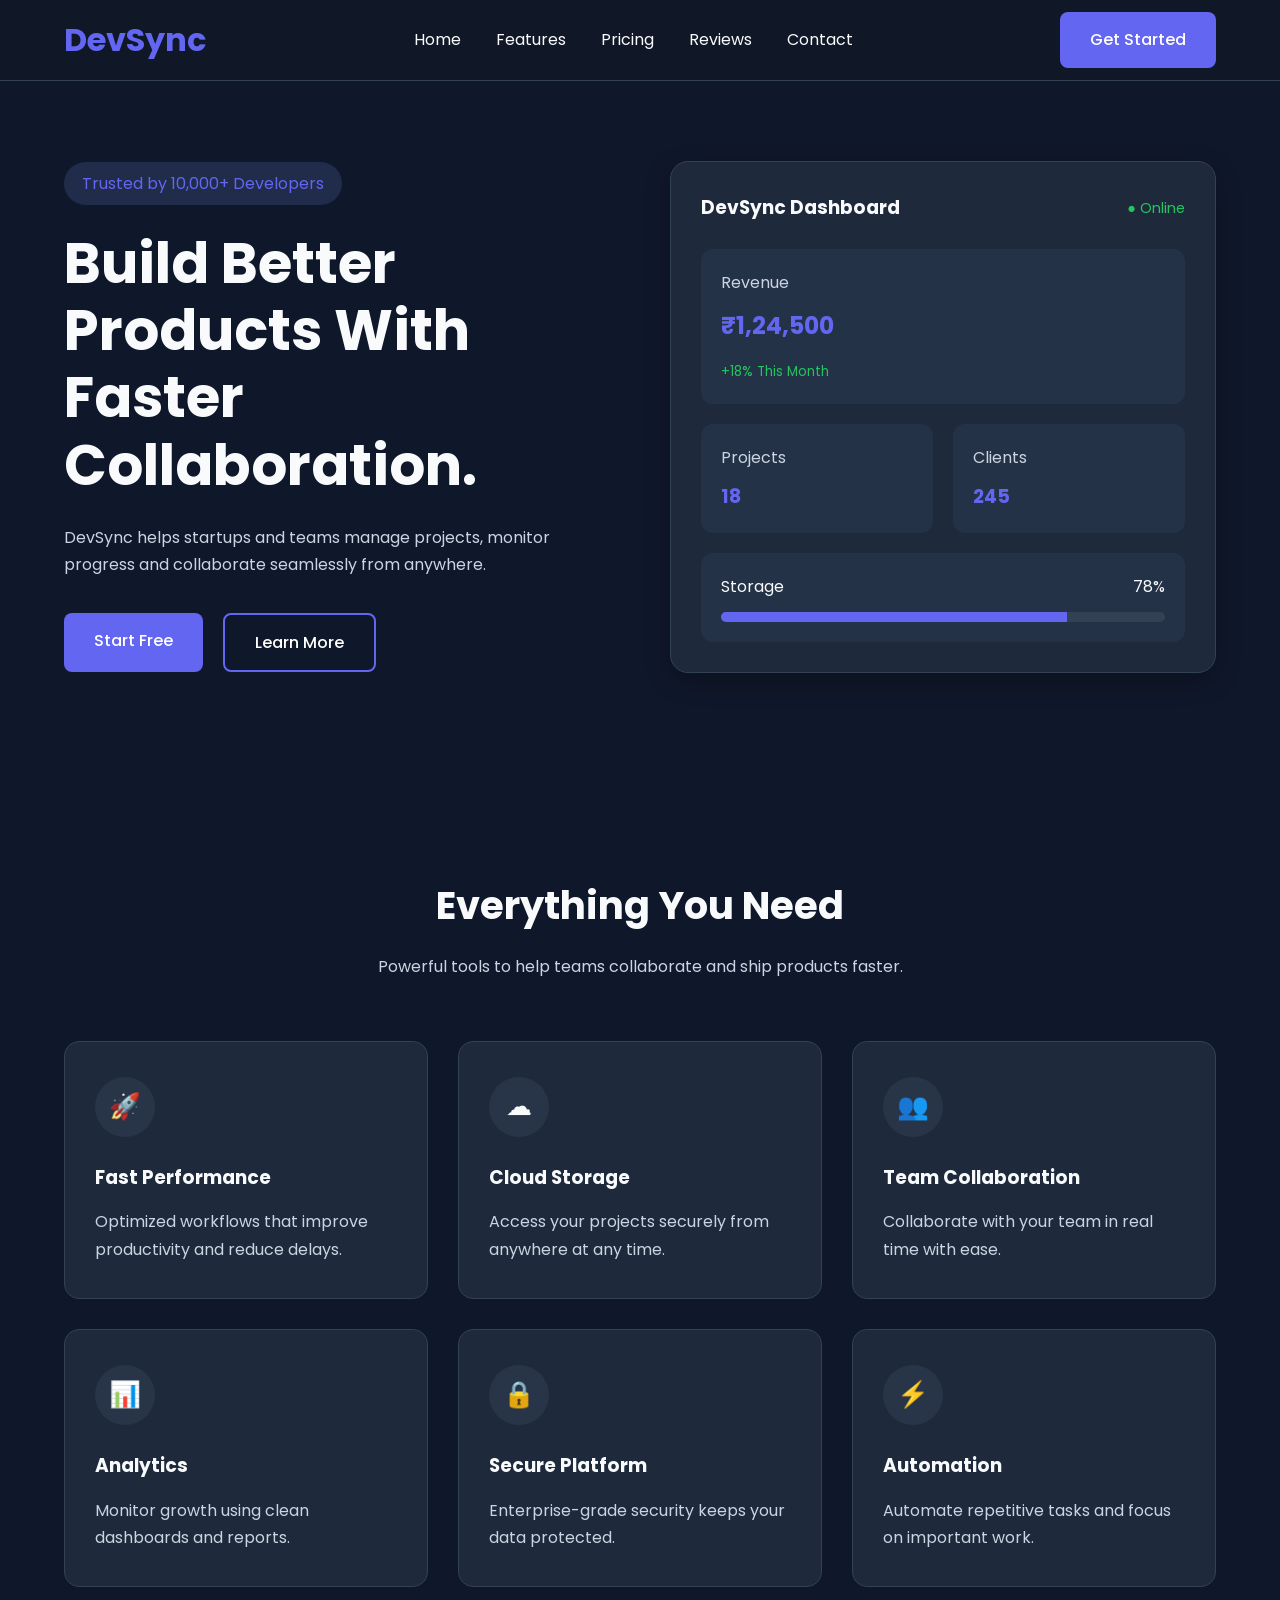
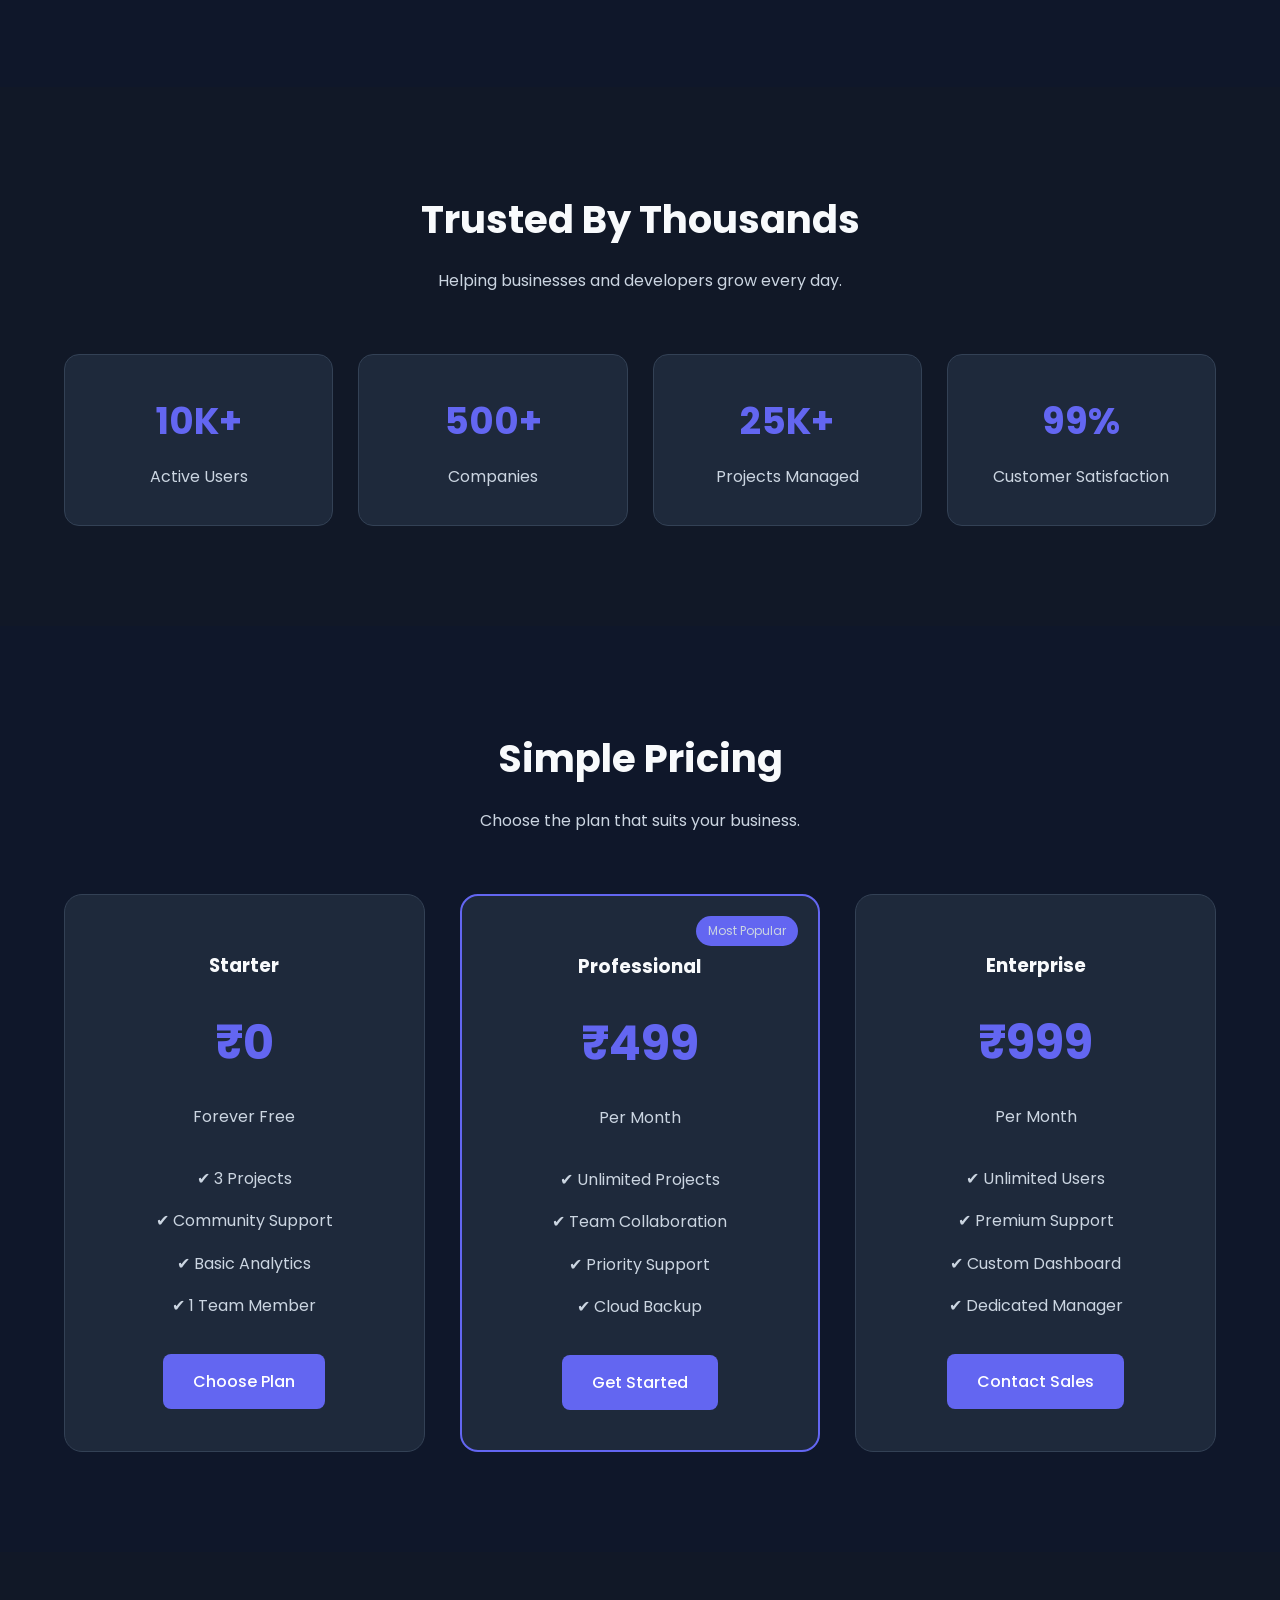
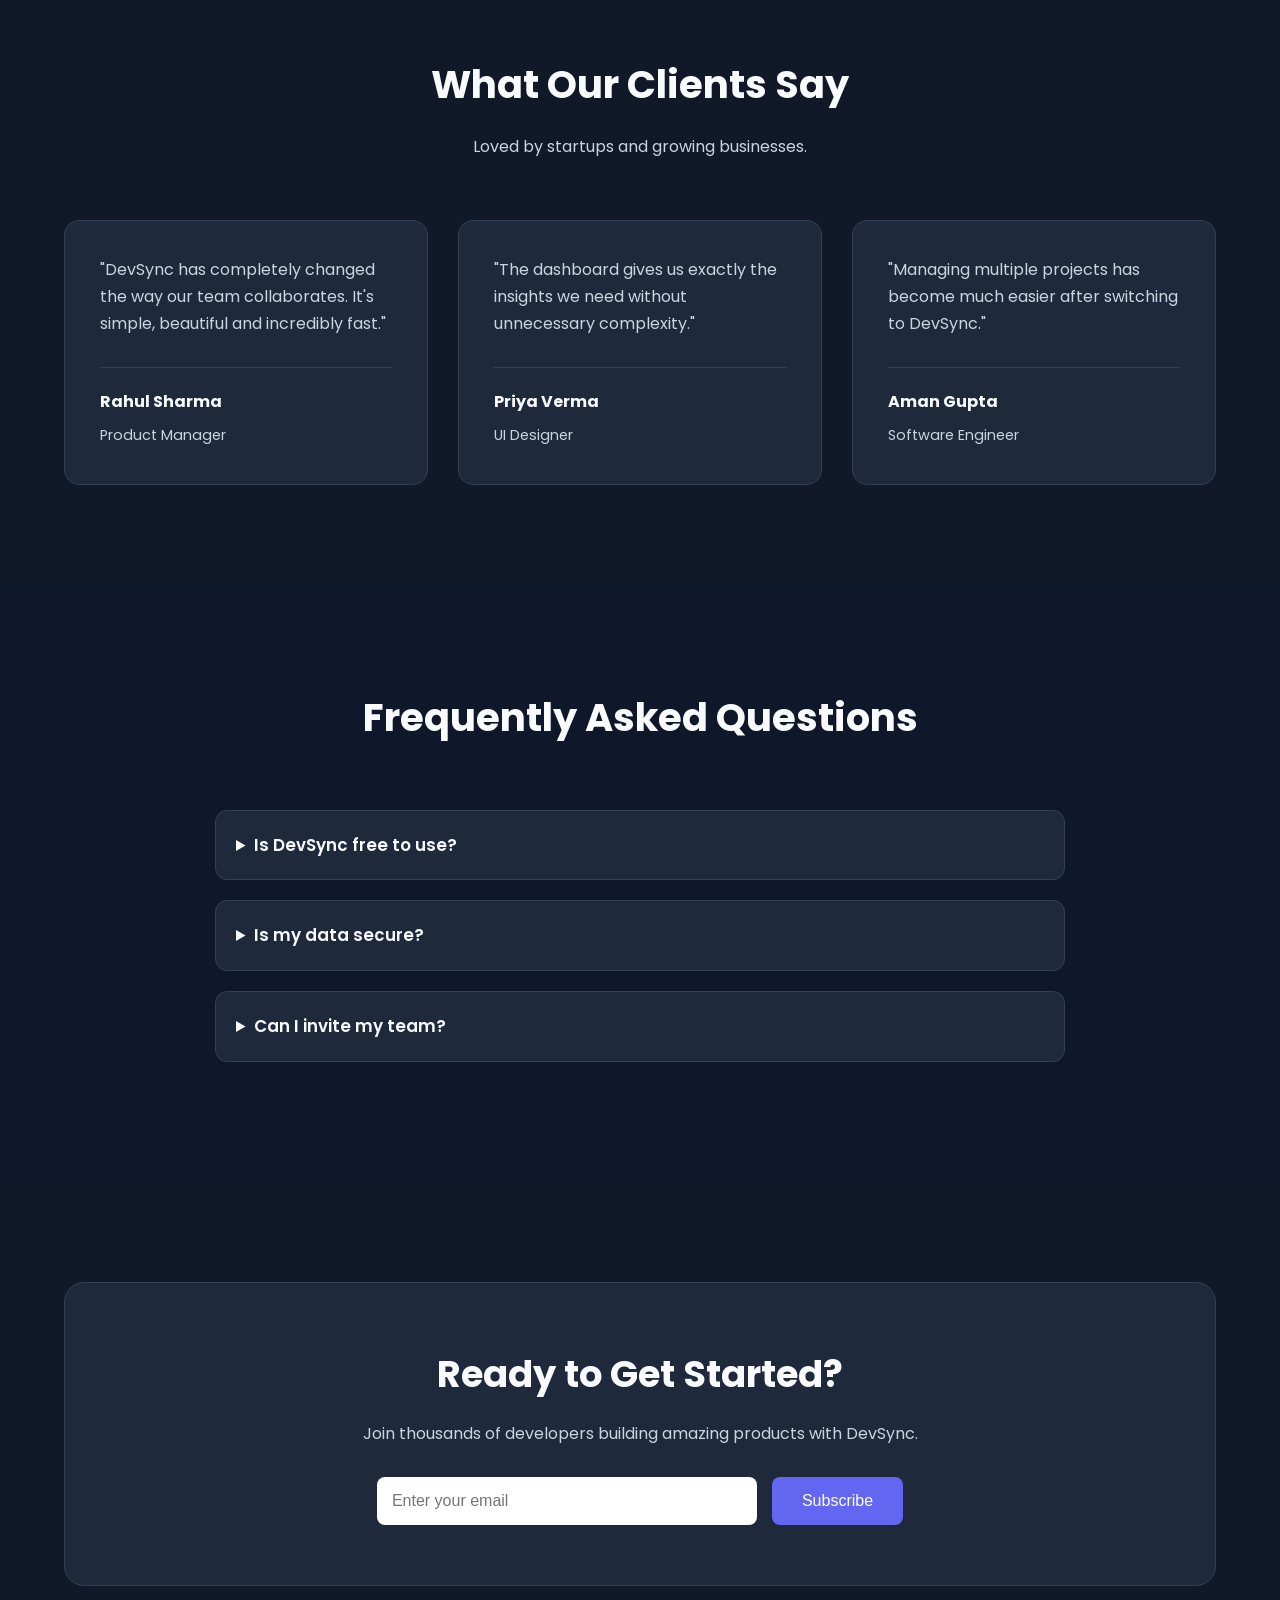
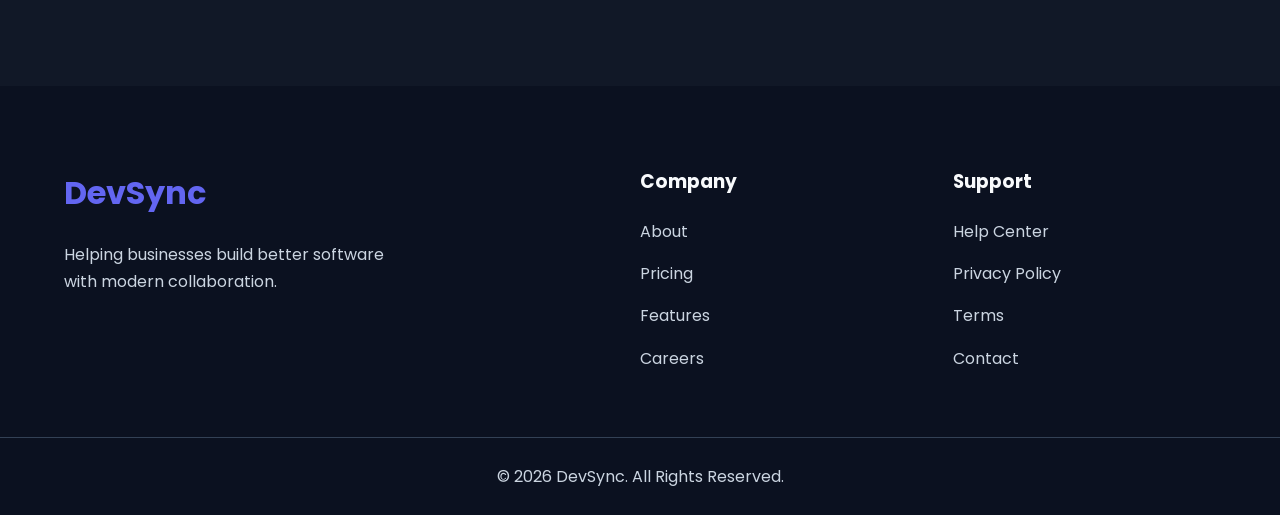
==== Project-2(Responsive web layout)/index.html @ 7ad5e4ef "Project 2 Done" ====
<!DOCTYPE html>
<html lang="en">

<head>

    <meta charset="UTF-8">

    <meta name="viewport" content="width=device-width, initial-scale=1.0">

    <title>DevSync | Modern SaaS</title>

    <link rel="preconnect" href="https://fonts.googleapis.com">
    <link rel="preconnect" href="https://fonts.gstatic.com" crossorigin>
    <link href="https://fonts.googleapis.com/css2?family=Poppins:wght@300;400;500;600;700&display=swap"
        rel="stylesheet">
    <link rel="stylesheet" href="style.css">

</head>

<body>
    <header>

        <div class="container navbar">

            <div class="logo">
                DevSync
            </div>

            <input type="checkbox" id="menu-toggle">

            <label for="menu-toggle" class="hamburger">

                <span class="open-icon">
                    &#9776;
                </span>

                <span class="close-icon">
                    &times;
                </span>

            </label>

            <nav>

                <ul class="nav-links">

                    <li><a href="#">Home</a></li>

                    <li><a href="#features">Features</a></li>

                    <li><a href="#pricing">Pricing</a></li>

                    <li><a href="#reviews">Reviews</a></li>

                    <li><a href="#contact">Contact</a></li>

                </ul>

            </nav>

            <a href="#" class="btn">
                Get Started
            </a>
        </div>
    </header>

    <section class="hero">

        <div class="container hero-container">

            <div class="hero-content">

                <span class="badge">

                    Trusted by 10,000+ Developers

                </span>

                <h1>

                    Build Better Products
                    With Faster Collaboration.

                </h1>

                <p>

                    DevSync helps startups and teams manage projects,
                    monitor progress and collaborate seamlessly
                    from anywhere.

                </p>

                <div class="hero-buttons">

                    <a href="#" class="btn">

                        Start Free

                    </a>

                    <a href="#features" class="outline-btn">

                        Learn More

                    </a>

                </div>

            </div>

            <!-- Dashboard -->

            <div class="hero-dashboard">

                <div class="dashboard">

                    <div class="dashboard-header">

                        <h3>

                            DevSync Dashboard

                        </h3>

                        <span>

                            ● Online

                        </span>

                    </div>

                    <div class="dashboard-card">

                        <h4>

                            Revenue

                        </h4>

                        <h2>

                            ₹1,24,500

                        </h2>

                        <small>

                            +18% This Month

                        </small>

                    </div>

                    <div class="dashboard-row">

                        <div class="small-card">

                            <h4>

                                Projects

                            </h4>

                            <h3>

                                18

                            </h3>

                        </div>

                        <div class="small-card">

                            <h4>

                                Clients

                            </h4>

                            <h3>

                                245

                            </h3>

                        </div>

                    </div>

                    <div class="progress-card">

                        <div class="progress-title">

                            <span>

                                Storage

                            </span>

                            <span>

                                78%

                            </span>

                        </div>

                        <div class="progress">

                            <div class="progress-fill">

                            </div>

                        </div>

                    </div>

                </div>

            </div>

        </div>

    </section>


    <section id="features" class="features">

        <div class="container">

            <div class="section-heading">

                <h2>

                    Everything You Need

                </h2>

                <p>

                    Powerful tools to help teams
                    collaborate and ship products faster.

                </p>

            </div>

            <div class="feature-grid">

                <!-- Card 1 -->

                <article class="feature-card">

                    <div class="icon"> 🚀 </div>

                    <h3>

                        Fast Performance

                    </h3>

                    <p>

                        Optimized workflows that improve
                        productivity and reduce delays.

                    </p>

                </article>

                <!-- Card 2 -->

                <article class="feature-card">

                    <div class="icon">

                        ☁

                    </div>

                    <h3>

                        Cloud Storage

                    </h3>

                    <p>

                        Access your projects securely
                        from anywhere at any time.

                    </p>

                </article>

                <!-- Card 3 -->

                <article class="feature-card">

                    <div class="icon"> 👥 </div>

                    <h3>

                        Team Collaboration

                    </h3>

                    <p>

                        Collaborate with your team
                        in real time with ease.

                    </p>

                </article>

                <!-- Card 4 -->

                <article class="feature-card">

                    <div class="icon">📊</div>

                    <h3>

                        Analytics

                    </h3>

                    <p>

                        Monitor growth using
                        clean dashboards and reports.

                    </p>

                </article>

                <!-- Card 5 -->

                <article class="feature-card">

                    <div class="icon">🔒</div>

                    <h3>

                        Secure Platform

                    </h3>

                    <p>

                        Enterprise-grade security
                        keeps your data protected.

                    </p>

                </article>

                <!-- Card 6 -->

                <article class="feature-card">

                    <div class="icon">⚡</div>

                    <h3>

                        Automation

                    </h3>

                    <p>

                        Automate repetitive tasks
                        and focus on important work.

                    </p>

                </article>

            </div>

        </div>

    </section>

    <section class="stats">

        <div class="container">

            <div class="section-heading">

                <h2>
                    Trusted By Thousands
                </h2>

                <p>
                    Helping businesses and developers grow every day.
                </p>

            </div>

            <div class="stats-grid">

                <div class="stat-card">

                    <h2>10K+</h2>

                    <p>Active Users</p>

                </div>

                <div class="stat-card">

                    <h2>500+</h2>

                    <p>Companies</p>

                </div>

                <div class="stat-card">

                    <h2>25K+</h2>

                    <p>Projects Managed</p>

                </div>

                <div class="stat-card">

                    <h2>99%</h2>

                    <p>Customer Satisfaction</p>

                </div>

            </div>

        </div>

    </section>

    <section id="pricing" class="pricing">

        <div class="container">

            <div class="section-heading">

                <h2>

                    Simple Pricing

                </h2>

                <p>

                    Choose the plan that suits your business.

                </p>

            </div>

            <div class="pricing-grid">

                <!-- BASIC -->

                <div class="pricing-card">

                    <h3>

                        Starter

                    </h3>

                    <h1> ₹0 </h1>

                    <span>

                        Forever Free

                    </span>

                    <ul>

                        <li>✔ 3 Projects</li>

                        <li>✔ Community Support</li>

                        <li>✔ Basic Analytics</li>

                        <li>✔ 1 Team Member</li>

                    </ul>

                    <a href="#" class="btn">

                        Choose Plan

                    </a>

                </div>

                <!-- PRO -->

                <div class="pricing-card active-plan">

                    <span class="popular">

                        Most Popular

                    </span>

                    <h3>

                        Professional

                    </h3>

                    <h1>

                        ₹499

                    </h1>

                    <span>

                        Per Month

                    </span>

                    <ul>

                        <li>✔ Unlimited Projects</li>

                        <li>✔ Team Collaboration</li>

                        <li>✔ Priority Support</li>

                        <li>✔ Cloud Backup</li>

                    </ul>

                    <a href="#" class="btn">

                        Get Started

                    </a>

                </div>

                <!-- ENTERPRISE -->

                <div class="pricing-card">

                    <h3>

                        Enterprise

                    </h3>

                    <h1>

                        ₹999

                    </h1>

                    <span>

                        Per Month

                    </span>

                    <ul>

                        <li>✔ Unlimited Users</li>

                        <li>✔ Premium Support</li>

                        <li>✔ Custom Dashboard</li>

                        <li>✔ Dedicated Manager</li>

                    </ul>

                    <a href="#" class="btn">

                        Contact Sales

                    </a>

                </div>

            </div>

        </div>

    </section>


    <section id="reviews" class="testimonials">

        <div class="container">

            <div class="section-heading">

                <h2>

                    What Our Clients Say

                </h2>

                <p>

                    Loved by startups and growing businesses.

                </p>

            </div>

            <div class="testimonial-grid">

                <div class="testimonial-card">

                    <p>

                        "DevSync has completely changed the way
                        our team collaborates. It's simple,
                        beautiful and incredibly fast."

                    </p>

                    <div class="user">

                        <h4>

                            Rahul Sharma

                        </h4>

                        <span>

                            Product Manager

                        </span>

                    </div>

                </div>

                <div class="testimonial-card">

                    <p>

                        "The dashboard gives us exactly the
                        insights we need without unnecessary
                        complexity."

                    </p>

                    <div class="user">

                        <h4>

                            Priya Verma

                        </h4>

                        <span>

                            UI Designer

                        </span>

                    </div>

                </div>

                <div class="testimonial-card">

                    <p>

                        "Managing multiple projects has become
                        much easier after switching to DevSync."

                    </p>

                    <div class="user">

                        <h4>

                            Aman Gupta

                        </h4>

                        <span>

                            Software Engineer

                        </span>

                    </div>

                </div>

            </div>

        </div>

    </section>

    <section class="faq">

        <div class="container">

            <div class="section-heading">

                <h2>

                    Frequently Asked Questions

                </h2>

            </div>

            <div class="faq-container">

                <details>

                    <summary>

                        Is DevSync free to use?

                    </summary>

                    <p>

                        Yes. You can start using the free plan
                        and upgrade whenever your business grows.

                    </p>

                </details>

                <details>

                    <summary>

                        Is my data secure?

                    </summary>

                    <p>

                        Absolutely. Security is one of our
                        highest priorities.

                    </p>

                </details>

                <details>

                    <summary>

                        Can I invite my team?

                    </summary>

                    <p>

                        Yes. Team collaboration is available
                        in Professional and Enterprise plans.

                    </p>

                </details>

            </div>

        </div>

    </section>

    <section class="newsletter">

        <div class="container newsletter-box">

            <h2>

                Ready to Get Started?

            </h2>

            <p>

                Join thousands of developers building
                amazing products with DevSync.

            </p>

            <form>

                <input type="email" placeholder="Enter your email">

                <button>

                    Subscribe

                </button>

            </form>

        </div>

    </section>

    <footer id="contact">

        <div class="container footer-grid">

            <div>

                <h2 class="logo">

                    DevSync

                </h2>

                <p>

                    Helping businesses build better
                    software with modern collaboration.

                </p>

            </div>

            <div>

                <h3>

                    Company

                </h3>

                <ul>

                    <li><a href="#">About</a></li>

                    <li><a href="#">Pricing</a></li>

                    <li><a href="#">Features</a></li>

                    <li><a href="#">Careers</a></li>

                </ul>

            </div>

            <div>

                <h3>

                    Support

                </h3>

                <ul>

                    <li><a href="#">Help Center</a></li>

                    <li><a href="#">Privacy Policy</a></li>

                    <li><a href="#">Terms</a></li>

                    <li><a href="#">Contact</a></li>

                </ul>

            </div>

        </div>

        <div class="copyright">

            <p>

                © 2026 DevSync. All Rights Reserved.

            </p>

        </div>

    </footer>

</body>

</html>
---- Project-2(Responsive web layout)/style.css ----
/* ============================================================
   DEVSYNC LANDING PAGE — STYLE.CSS (refactored)
   ============================================================ */

@import url('https://fonts.googleapis.com/css2?family=Poppins:wght@300;400;500;600;700&display=swap');

/* ---------- Variables ---------- */
:root {
    --primary: #6366F1;
    --primary-hover: #4F46E5;

    --background: #0F172A;
    --section: #111827;
    --card: #1E293B;
    --card-alt: #243247;
    --icon-bg: #283548;
    --footer-bg: #0B1120;

    --text: #F8FAFC;
    --paragraph: #CBD5E1;
    --border: #334155;
    --success: #22C55E;

    --shadow: 0 8px 25px rgba(0, 0, 0, .25);
    --radius-sm: 8px;
    --radius-md: 12px;
    --radius-lg: 15px;
    --radius-xl: 18px;
}

/* ---------- Reset ---------- */
* {
    margin: 0;
    padding: 0;
    box-sizing: border-box;
}

html {
    scroll-behavior: smooth;
}

body {
    font-family: 'Poppins', sans-serif;
    background: var(--background);
    color: var(--text);
    line-height: 1.7;
}

img {
    width: 100%;
    display: block;
}

a {
    text-decoration: none;
}

ul {
    list-style: none;
}

button {
    cursor: pointer;
    border: none;
}

/* ---------- Reusable ---------- */
.container {
    width: 90%;
    max-width: 1200px;
    margin: auto;
}

section {
    padding: 100px 0;
}

.section-heading {
    text-align: center;
    margin-bottom: 60px;
}

.section-heading h2 {
    font-size: 2.4rem;
    margin-bottom: 15px;
}

.section-heading p {
    color: var(--paragraph);
    max-width: 650px;
    margin: auto;
}

.btn,
.outline-btn {
    display: inline-block;
    padding: 14px 30px;
    border-radius: var(--radius-sm);
    font-weight: 500;
    color: white;
    transition: .3s;
}

.btn {
    background: var(--primary);
}

.btn:hover {
    background: var(--primary-hover);
}

.outline-btn {
    border: 2px solid var(--primary);
}

.outline-btn:hover {
    background: var(--primary);
}

/* ---------- Header ---------- */
header {
    width: 100%;
    background: rgba(17, 24, 39, .95);
    position: sticky;
    top: 0;
    z-index: 999;
    border-bottom: 1px solid var(--border);
}

.navbar {
    display: flex;
    justify-content: space-between;
    align-items: center;
    min-height: 80px;
}

.logo {
    font-size: 2rem;
    font-weight: 700;
    color: var(--primary);
}

.nav-links {
    display: flex;
    gap: 35px;
}

.nav-links a {
    color: var(--text);
    transition: .3s;
}

.nav-links a:hover {
    color: var(--primary);
}

/* Hamburger (mobile nav toggle) */
#menu-toggle {
    display: none;
}

.hamburger {
    display: none;
    font-size: 2rem;
    cursor: pointer;
    color: white;
}

.open-icon,
.close-icon {
    display: none;
}

/* ---------- Hero ---------- */
.hero {
    padding-top: 80px;
}

.hero-container {
    display: flex;
    justify-content: space-between;
    align-items: center;
    gap: 60px;
}

.hero-content {
    flex: 1;
}

.badge {
    display: inline-block;
    padding: 8px 18px;
    background: #202C4A;
    color: var(--primary);
    border-radius: 50px;
    margin-bottom: 25px;
}

.hero-content h1 {
    font-size: 3.5rem;
    line-height: 1.2;
    margin-bottom: 25px;
}

.hero-content p {
    color: var(--paragraph);
    max-width: 520px;
    margin-bottom: 35px;
}

.hero-buttons {
    display: flex;
    gap: 20px;
}

/* ---------- Dashboard (hero visual) ---------- */
.hero-dashboard {
    flex: 1;
}

.dashboard {
    background: var(--card);
    border: 1px solid var(--border);
    border-radius: var(--radius-xl);
    padding: 30px;
    box-shadow: var(--shadow);
}

.dashboard-header {
    display: flex;
    justify-content: space-between;
    align-items: center;
    margin-bottom: 25px;
}

.dashboard-header span {
    color: var(--success);
    font-size: .9rem;
}

.dashboard-card,
.small-card,
.progress-card {
    background: var(--card-alt);
    padding: 20px;
    border-radius: var(--radius-md);
}

.dashboard-card {
    margin-bottom: 20px;
}

.dashboard-card h4,
.small-card h4 {
    color: var(--paragraph);
    font-weight: 400;
}

.dashboard-card h2 {
    margin: 10px 0;
    color: var(--primary);
}

.dashboard-card small {
    color: var(--success);
}

.dashboard-row {
    display: grid;
    grid-template-columns: repeat(2, 1fr);
    gap: 20px;
    margin-bottom: 20px;
}

.small-card h4 {
    margin-bottom: 10px;
}

.small-card h3 {
    color: var(--primary);
}

.progress-title {
    display: flex;
    justify-content: space-between;
    margin-bottom: 12px;
}

.progress {
    width: 100%;
    height: 10px;
    background: var(--border);
    border-radius: 20px;
    overflow: hidden;
}

.progress-fill {
    width: 78%;
    height: 100%;
    background: var(--primary);
}

/* ---------- Companies ---------- */
.companies {
    background: var(--section);
}

.companies h2 {
    text-align: center;
    margin-bottom: 40px;
}

.company-grid {
    display: grid;
    grid-template-columns: repeat(5, 1fr);
    gap: 20px;
}

.company {
    background: var(--card);
    padding: 20px;
    border-radius: 10px;
    text-align: center;
    font-weight: 600;
    border: 1px solid var(--border);
    transition: .3s;
}

.company:hover {
    transform: translateY(-5px);
    border-color: var(--primary);
}

/* ---------- Features ---------- */
.features {
    background: var(--background);
}

.feature-grid {
    display: grid;
    grid-template-columns: repeat(3, 1fr);
    gap: 30px;
}

.feature-card {
    background: var(--card);
    padding: 35px 30px;
    border-radius: var(--radius-lg);
    border: 1px solid var(--border);
    transition: .3s;
}

.feature-card:hover {
    transform: translateY(-8px);
    border-color: var(--primary);
}

.icon {
    width: 60px;
    height: 60px;
    display: flex;
    justify-content: center;
    align-items: center;
    background: var(--icon-bg);
    border-radius: 50%;
    font-size: 1.6rem;
    margin-bottom: 25px;
}

.feature-card h3 {
    margin-bottom: 15px;
}

.feature-card p {
    color: var(--paragraph);
}

/* ---------- Statistics ---------- */
.stats {
    background: var(--section);
}

.stats-grid {
    display: grid;
    grid-template-columns: repeat(4, 1fr);
    gap: 25px;
}

.stat-card {
    background: var(--card);
    text-align: center;
    padding: 35px;
    border-radius: var(--radius-lg);
    border: 1px solid var(--border);
}

.stat-card h2 {
    color: var(--primary);
    font-size: 2.3rem;
    margin-bottom: 10px;
}

.stat-card p {
    color: var(--paragraph);
}

/* ---------- Pricing ---------- */
.pricing {
    background: var(--background);
}

.pricing-grid {
    display: grid;
    grid-template-columns: repeat(3, 1fr);
    gap: 35px;
}

.pricing-card {
    position: relative;
    background: var(--card);
    border: 1px solid var(--border);
    border-radius: var(--radius-xl);
    padding: 40px 30px;
    text-align: center;
    transition: .3s;
}

.pricing-card:hover {
    transform: translateY(-10px);
}

.active-plan {
    border: 2px solid var(--primary);
}

.popular {
    position: absolute;
    top: 20px;
    right: 20px;
    background: var(--primary);
    color: white;
    padding: 5px 12px;
    border-radius: 30px;
    font-size: .75rem;
}

.pricing-card h3 {
    margin-top: 15px;
}

.pricing-card h1 {
    font-size: 3rem;
    margin: 20px 0;
    color: var(--primary);
}

.pricing-card span {
    color: var(--paragraph);
}

.pricing-card ul {
    margin: 35px 0;
}

.pricing-card li {
    margin: 15px 0;
    color: var(--paragraph);
}

/* ---------- Testimonials ---------- */
.testimonials {
    background: var(--section);
}

.testimonial-grid {
    display: grid;
    grid-template-columns: repeat(3, 1fr);
    gap: 30px;
}

.testimonial-card {
    background: var(--card);
    padding: 35px;
    border-radius: var(--radius-lg);
    border: 1px solid var(--border);
}

.testimonial-card p {
    color: var(--paragraph);
    margin-bottom: 30px;
}

.user {
    border-top: 1px solid var(--border);
    padding-top: 20px;
}

.user h4 {
    margin-bottom: 6px;
}

.user span {
    color: var(--paragraph);
    font-size: .9rem;
}

/* ---------- FAQ ---------- */
.faq {
    background: var(--background);
}

.faq-container {
    max-width: 850px;
    margin: auto;
}

details {
    background: var(--card);
    border: 1px solid var(--border);
    border-radius: var(--radius-md);
    margin-bottom: 20px;
    padding: 20px;
}

summary {
    cursor: pointer;
    font-weight: 600;
    font-size: 1.05rem;
}

details p {
    margin-top: 15px;
    color: var(--paragraph);
}

/* ---------- Newsletter ---------- */
.newsletter {
    background: var(--section);
}

.newsletter-box {
    text-align: center;
    background: var(--card);
    border: 1px solid var(--border);
    border-radius: 20px;
    padding: 60px;
}

.newsletter-box h2 {
    font-size: 2.3rem;
    margin-bottom: 15px;
}

.newsletter-box p {
    color: var(--paragraph);
    margin-bottom: 30px;
}

.newsletter-box form {
    display: flex;
    justify-content: center;
    gap: 15px;
}

.newsletter-box input {
    width: 380px;
    padding: 15px;
    border: none;
    outline: none;
    border-radius: var(--radius-sm);
    font-size: 1rem;
}

.newsletter-box button {
    padding: 15px 30px;
    border-radius: var(--radius-sm);
    background: var(--primary);
    color: white;
    font-size: 1rem;
    transition: .3s;
}

.newsletter-box button:hover {
    background: var(--primary-hover);
}

/* ---------- Footer ---------- */
footer {
    background: var(--footer-bg);
    padding-top: 80px;
}

.footer-grid {
    display: grid;
    grid-template-columns: 2fr 1fr 1fr;
    gap: 50px;
    padding-bottom: 50px;
}

.footer-grid p {
    color: var(--paragraph);
    margin-top: 20px;
    max-width: 320px;
}

.footer-grid h3 {
    margin-bottom: 20px;
}

.footer-grid li {
    margin-bottom: 15px;
}

.footer-grid a {
    color: var(--paragraph);
    transition: .3s;
}

.footer-grid a:hover {
    color: var(--primary);
}

.copyright {
    border-top: 1px solid var(--border);
    text-align: center;
    padding: 25px;
}

.copyright p {
    color: var(--paragraph);
}

/* ============================================================
   RESPONSIVE
   ============================================================ */

/* ---- Large laptop (<=1200px) ---- */
@media (max-width: 1200px) {
    .container {
        width: 92%;
    }

    .hero-content h1 {
        font-size: 3rem;
    }

    .hero-container {
        gap: 40px;
    }

    .dashboard {
        padding: 25px;
    }

    .company-grid,
    .feature-grid {
        grid-template-columns: repeat(3, 1fr);
    }

    .stats-grid {
        grid-template-columns: repeat(2, 1fr);
    }

    .pricing-grid {
        gap: 25px;
    }

    .footer-grid {
        gap: 30px;
    }
}

/* ---- Laptop (<=992px) ---- */
@media (max-width: 992px) {
    .hero-container {
        flex-direction: column;
        text-align: center;
    }

    .hero-content p {
        max-width: 700px;
        margin: 0 auto 35px;
    }

    .hero-buttons {
        justify-content: center;
        flex-wrap: wrap;
    }

    .hero-dashboard {
        width: 100%;
        max-width: 650px;
    }

    .feature-grid,
    .pricing-grid,
    .testimonial-grid,
    .footer-grid {
        grid-template-columns: repeat(2, 1fr);
    }

    .newsletter-box {
        padding: 50px 35px;
    }
}

/* ---- Tablet (<=840px) ---- */
@media (max-width: 840px) {

    /* Navbar */
    .hamburger {
        display: block;
        font-size: 2rem;
        z-index: 1001;
    }

    .open-icon {
        display: block;
    }

    #menu-toggle:checked+.hamburger .open-icon {
        display: none;
    }

    #menu-toggle:checked+.hamburger .close-icon {
        display: block;
    }

    nav {
        position: absolute;
        top: 80px;
        left: 0;
        width: 100%;
        background: var(--section);
        border-top: 1px solid var(--border);
        max-height: 0;
        overflow: hidden;
        transition: .4s;
    }

    #menu-toggle:checked~nav {
        max-height: 500px;
    }

    .nav-links {
        flex-direction: column;
        align-items: center;
        padding: 30px 0;
        gap: 25px;
    }

    .navbar .btn {
        display: none;
    }

    /* Hero */
    .hero {
        padding-top: 50px;
    }

    .hero-content {
        text-align: center;
    }

    .hero-content h1 {
        font-size: 2.6rem;
    }

    .hero-buttons {
        justify-content: center;
    }

    .hero-dashboard {
        margin-top: 40px;
    }

    /* Grids */
    .company-grid {
        grid-template-columns: repeat(2, 1fr);
    }

    .feature-grid,
    .pricing-grid,
    .testimonial-grid,
    .footer-grid {
        grid-template-columns: 1fr;
    }

    .stats-grid {
        grid-template-columns: repeat(2, 1fr);
    }

    .footer-grid {
        text-align: center;
    }

    .footer-grid p {
        margin: auto;
    }

    .newsletter-box form {
        flex-direction: column;
        align-items: center;
    }

    .newsletter-box input {
        width: 100%;
        max-width: 500px;
    }
}

/* ---- Mobile large (<=576px) ---- */
@media (max-width: 576px) {
    section {
        padding: 70px 0;
    }

    .container {
        width: 94%;
    }

    /* Navigation */
    .logo {
        font-size: 1.6rem;
    }

    nav {
        top: 75px;
    }

    .nav-links {
        gap: 18px;
        padding: 25px 0;
    }

    .nav-links a {
        font-size: 1rem;
    }

    /* Hero */
    .hero {
        padding-top: 40px;
    }

    .hero-content h1 {
        font-size: 2.2rem;
    }

    .hero-content p {
        font-size: .95rem;
    }

    .hero-buttons {
        flex-direction: column;
        align-items: center;
    }

    .hero-buttons .btn,
    .hero-buttons .outline-btn {
        width: 220px;
        text-align: center;
    }

    /* Dashboard */
    .dashboard {
        padding: 22px;
    }

    .dashboard-header {
        flex-direction: column;
        gap: 12px;
        text-align: center;
    }

    .dashboard-row {
        grid-template-columns: 1fr;
    }

    .dashboard-card h2 {
        font-size: 2rem;
    }

    .small-card {
        text-align: center;
    }

    /* Companies */
    .company-grid {
        grid-template-columns: 1fr;
    }

    .company {
        padding: 18px;
    }

    /* Features */
    .section-heading h2 {
        font-size: 2rem;
    }

    .feature-card {
        padding: 28px;
    }

    /* Stats */
    .stats-grid {
        grid-template-columns: 1fr;
    }

    .stat-card {
        padding: 30px;
    }

    /* Pricing */
    .pricing-card {
        padding: 35px 25px;
    }

    .pricing-card h1 {
        font-size: 2.5rem;
    }

    .popular {
        position: static;
        display: inline-block;
        margin-bottom: 15px;
    }

    /* Testimonials */
    .testimonial-card {
        padding: 28px;
    }

    /* FAQ */
    summary {
        font-size: 1rem;
    }

    /* Newsletter */
    .newsletter-box {
        padding: 40px 25px;
    }

    .newsletter-box h2 {
        font-size: 2rem;
    }

    .newsletter-box form {
        gap: 15px;
    }

    .newsletter-box input,
    .newsletter-box button {
        width: 100%;
    }

    /* Footer */
    .footer-grid {
        gap: 35px;
    }

    .footer-grid ul {
        padding: 0;
    }

    .footer-grid li {
        margin-bottom: 10px;
    }
}

/* ---- Small phones (<=400px) ---- */
@media (max-width: 400px) {
    .logo {
        font-size: 1.4rem;
    }

    .hamburger {
        font-size: 1.8rem;
    }

    .hero-content h1 {
        font-size: 1.8rem;
    }

    .badge {
        font-size: .8rem;
    }

    .section-heading h2 {
        font-size: 1.7rem;
    }

    .dashboard {
        padding: 18px;
    }

    .dashboard-card h2 {
        font-size: 1.7rem;
    }

    .small-card h3 {
        font-size: 1.4rem;
    }

    .stat-card h2 {
        font-size: 2rem;
    }

    .pricing-card h1 {
        font-size: 2.2rem;
    }

    .newsletter-box h2 {
        font-size: 1.7rem;
    }

    .footer {
        text-align: center;
    }
}

/* ---- Extra small (<=320px) ---- */
@media (max-width: 320px) {
    .hero-content h1 {
        font-size: 1.6rem;
    }

    .hero-buttons .btn,
    .hero-buttons .outline-btn {
        width: 100%;
    }

    .dashboard,
    .dashboard-card,
    .small-card,
    .progress-card {
        padding: 15px;
    }

    .newsletter-box {
        padding: 25px 15px;
    }

    .footer-grid {
        gap: 25px;
    }
}
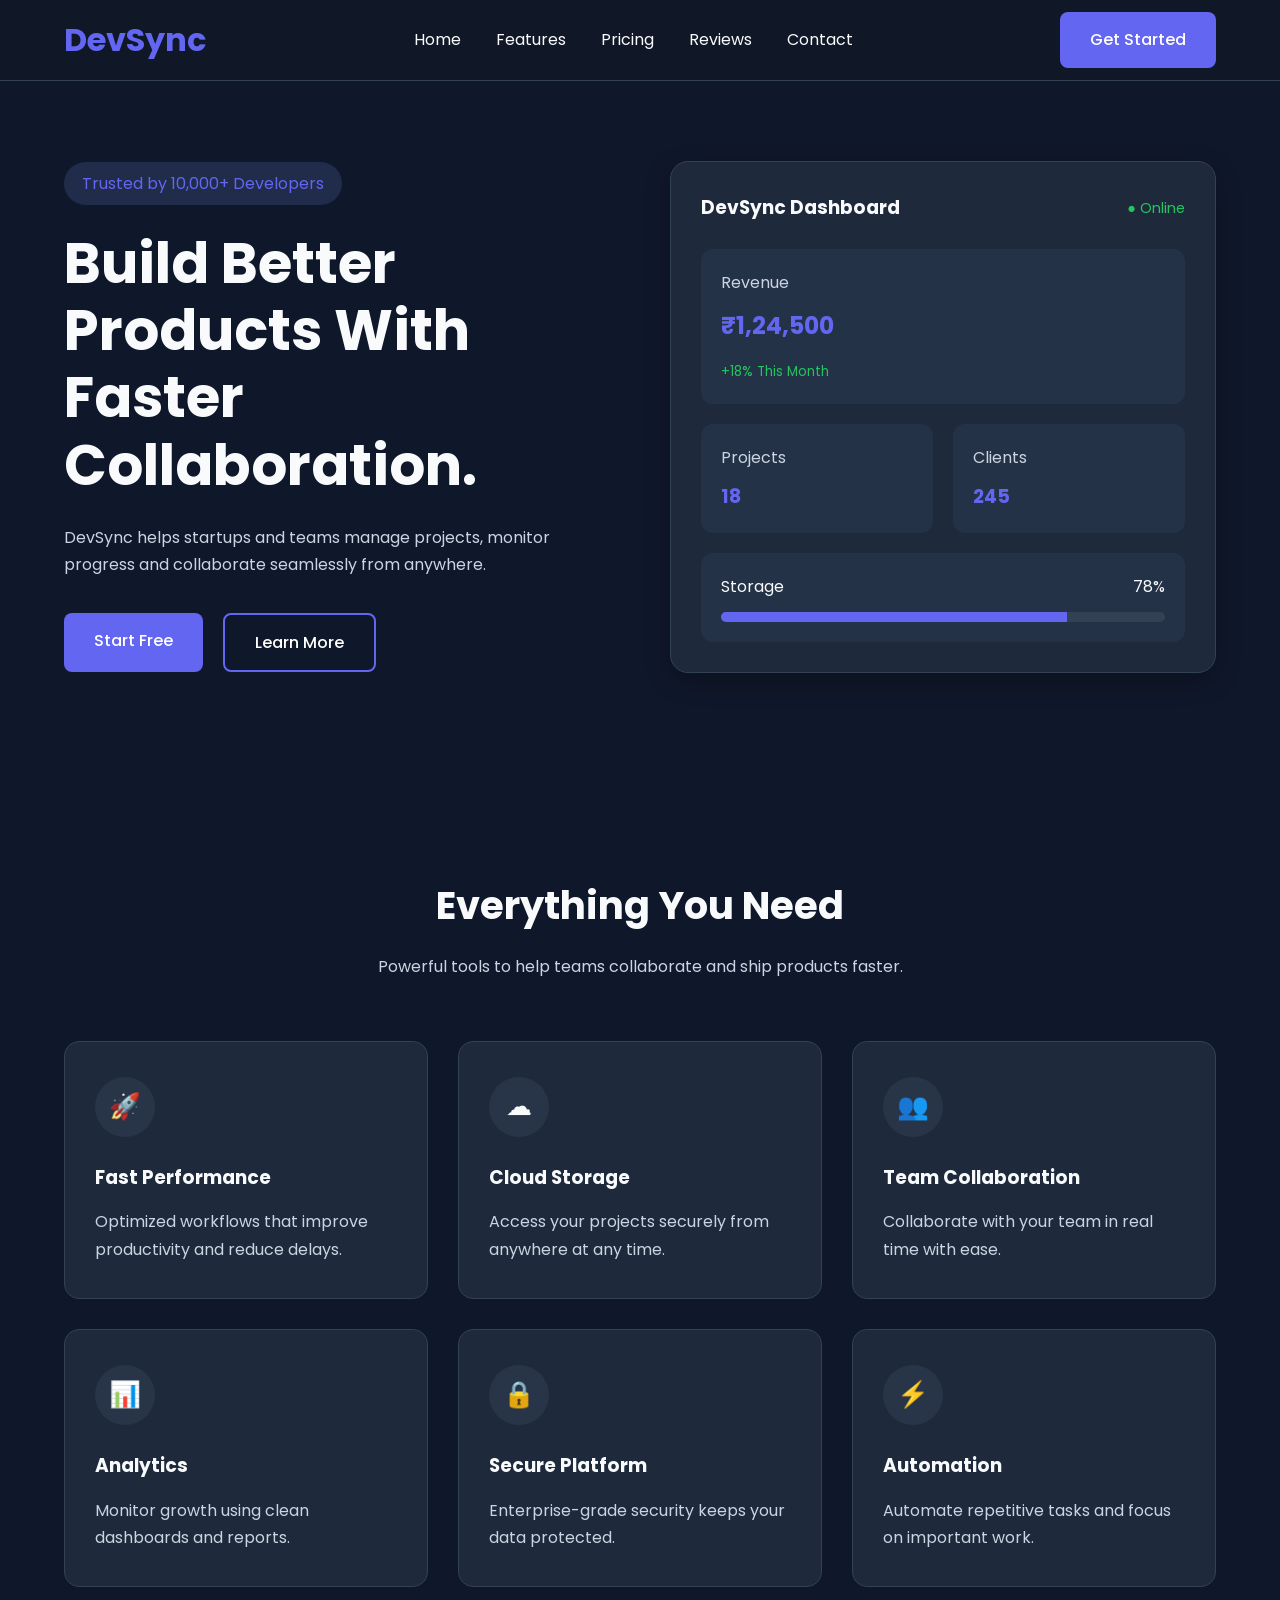
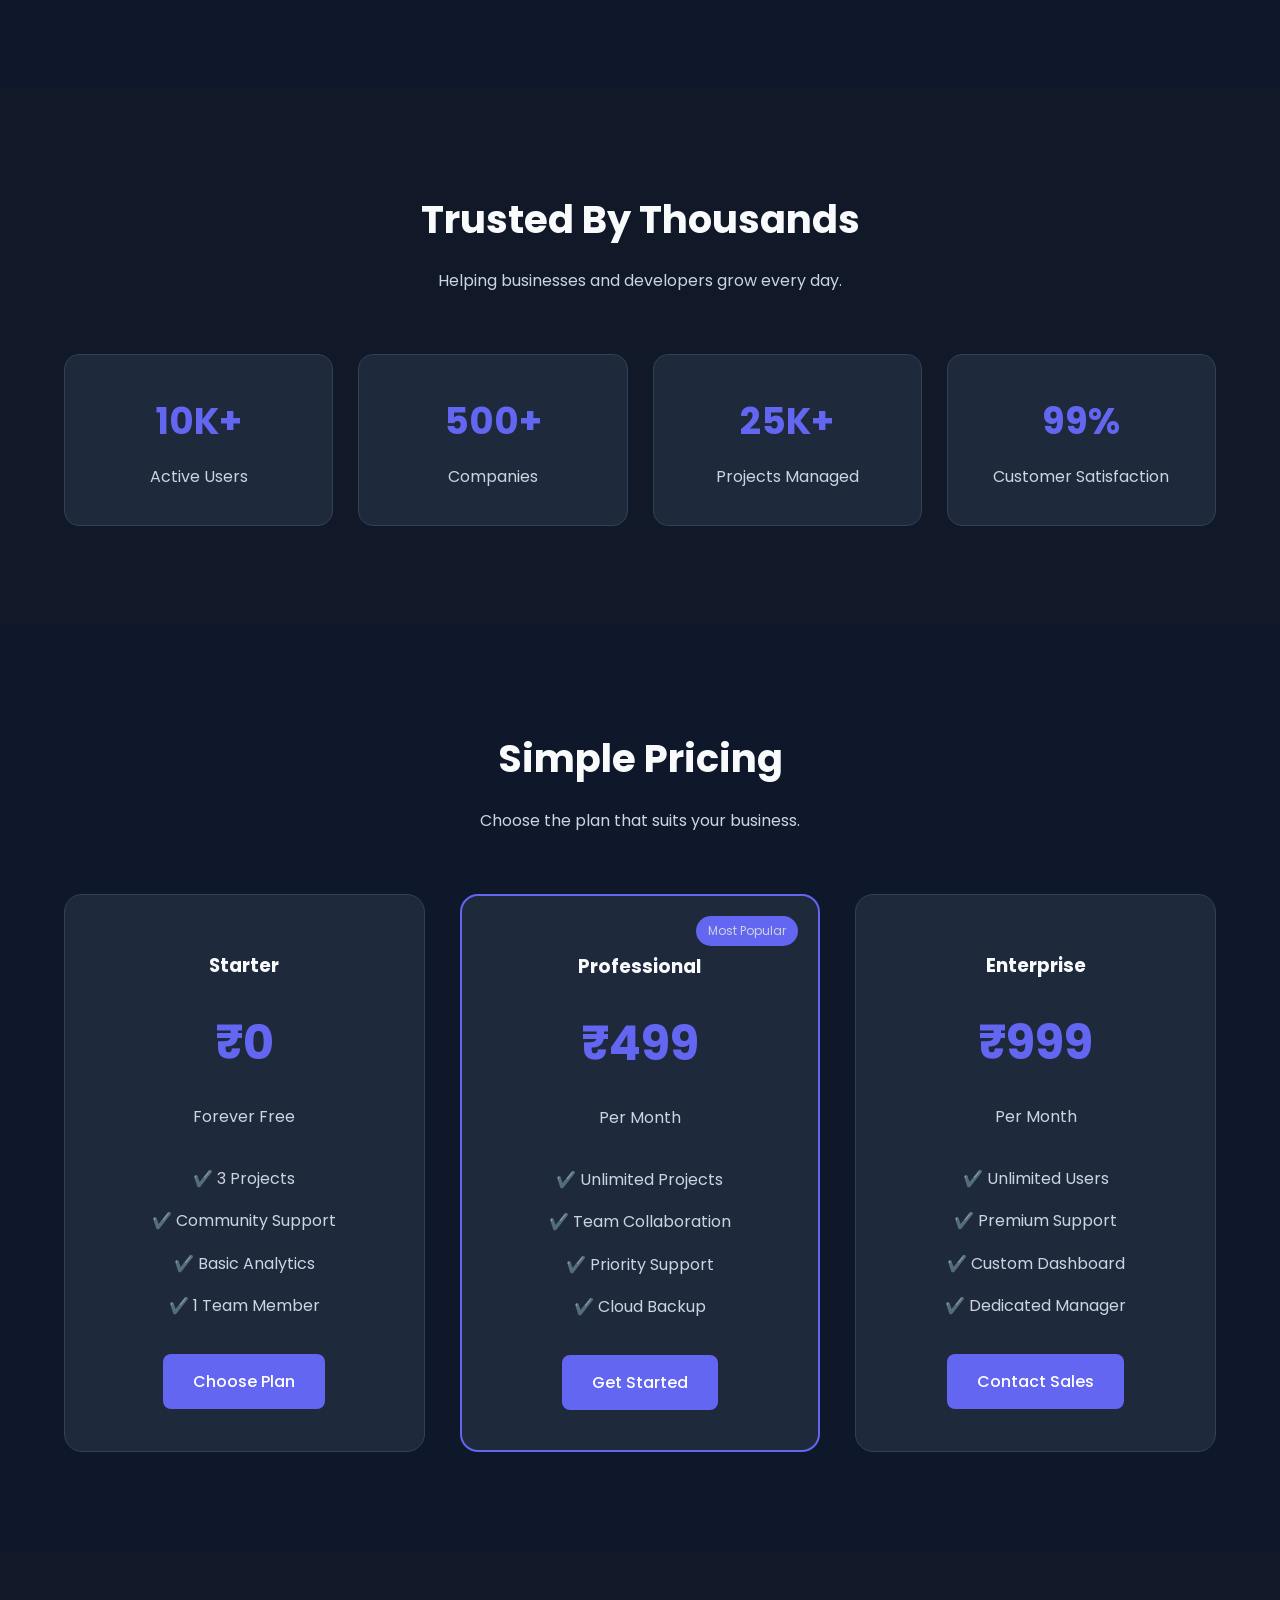
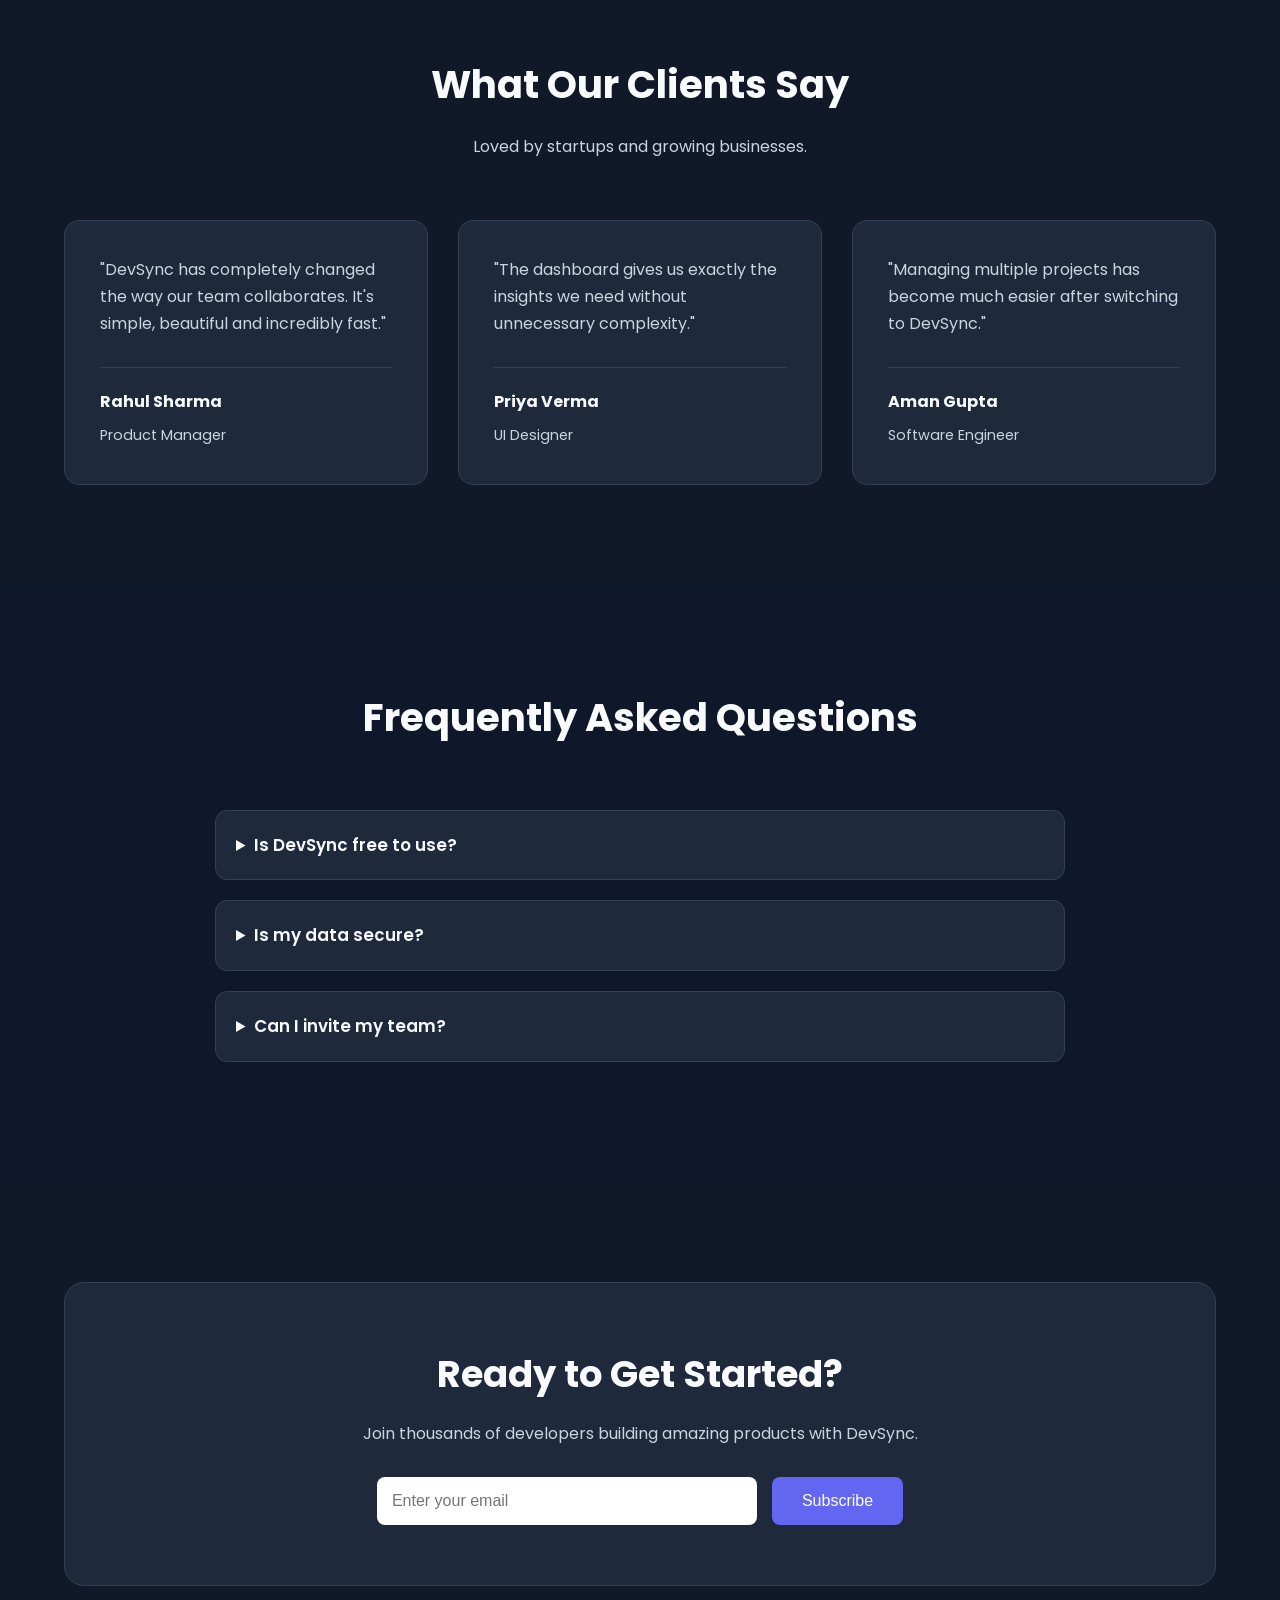
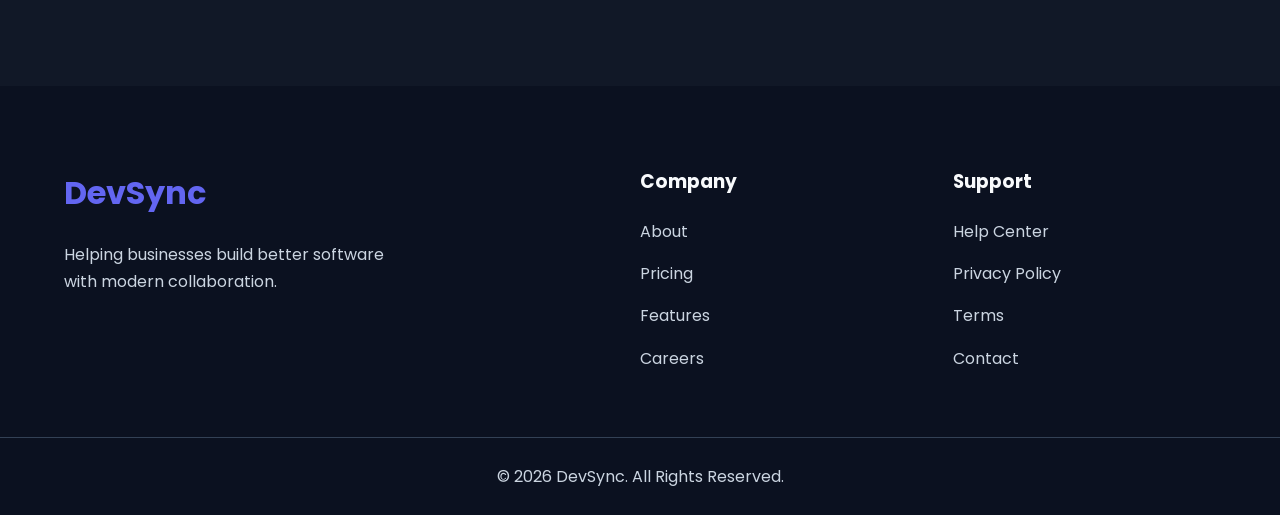
==== commit 82187399: "modified index file" ====
--- a/Project-2(Responsive web layout)/index.html
+++ b/Project-2(Responsive web layout)/index.html
@@ -249,8 +249,6 @@
 
             <div class="feature-grid">
 
-                <!-- Card 1 -->
-
                 <article class="feature-card">
 
                     <div class="icon"> 🚀 </div>
@@ -295,8 +293,6 @@
 
                 </article>
 
-                <!-- Card 3 -->
-
                 <article class="feature-card">
 
                     <div class="icon"> 👥 </div>
@@ -316,8 +312,6 @@
 
                 </article>
 
-                <!-- Card 4 -->
-
                 <article class="feature-card">
 
                     <div class="icon">📊</div>
@@ -336,8 +330,6 @@
                     </p>
 
                 </article>
-
-                <!-- Card 5 -->
 
                 <article class="feature-card">
 
@@ -463,8 +455,6 @@
 
             <div class="pricing-grid">
 
-                <!-- BASIC -->
-
                 <div class="pricing-card">
 
                     <h3>
@@ -483,13 +473,13 @@
 
                     <ul>
 
-                        <li>✔ 3 Projects</li>
-
-                        <li>✔ Community Support</li>
-
-                        <li>✔ Basic Analytics</li>
-
-                        <li>✔ 1 Team Member</li>
+                        <li>✔️ 3 Projects</li>
+
+                        <li>✔️ Community Support</li>
+
+                        <li>✔️ Basic Analytics</li>
+
+                        <li>✔️ 1 Team Member</li>
 
                     </ul>
 
@@ -501,8 +491,6 @@
 
                 </div>
 
-                <!-- PRO -->
-
                 <div class="pricing-card active-plan">
 
                     <span class="popular">
@@ -531,13 +519,13 @@
 
                     <ul>
 
-                        <li>✔ Unlimited Projects</li>
-
-                        <li>✔ Team Collaboration</li>
-
-                        <li>✔ Priority Support</li>
-
-                        <li>✔ Cloud Backup</li>
+                        <li>✔️ Unlimited Projects</li>
+
+                        <li>✔️ Team Collaboration</li>
+
+                        <li>✔️ Priority Support</li>
+
+                        <li>✔️ Cloud Backup</li>
 
                     </ul>
 
@@ -549,8 +537,6 @@
 
                 </div>
 
-                <!-- ENTERPRISE -->
-
                 <div class="pricing-card">
 
                     <h3>
@@ -573,13 +559,13 @@
 
                     <ul>
 
-                        <li>✔ Unlimited Users</li>
-
-                        <li>✔ Premium Support</li>
-
-                        <li>✔ Custom Dashboard</li>
-
-                        <li>✔ Dedicated Manager</li>
+                        <li>✔️ Unlimited Users</li>
+
+                        <li>✔️ Premium Support</li>
+
+                        <li>✔️ Custom Dashboard</li>
+
+                        <li>✔️ Dedicated Manager</li>
 
                     </ul>
 
